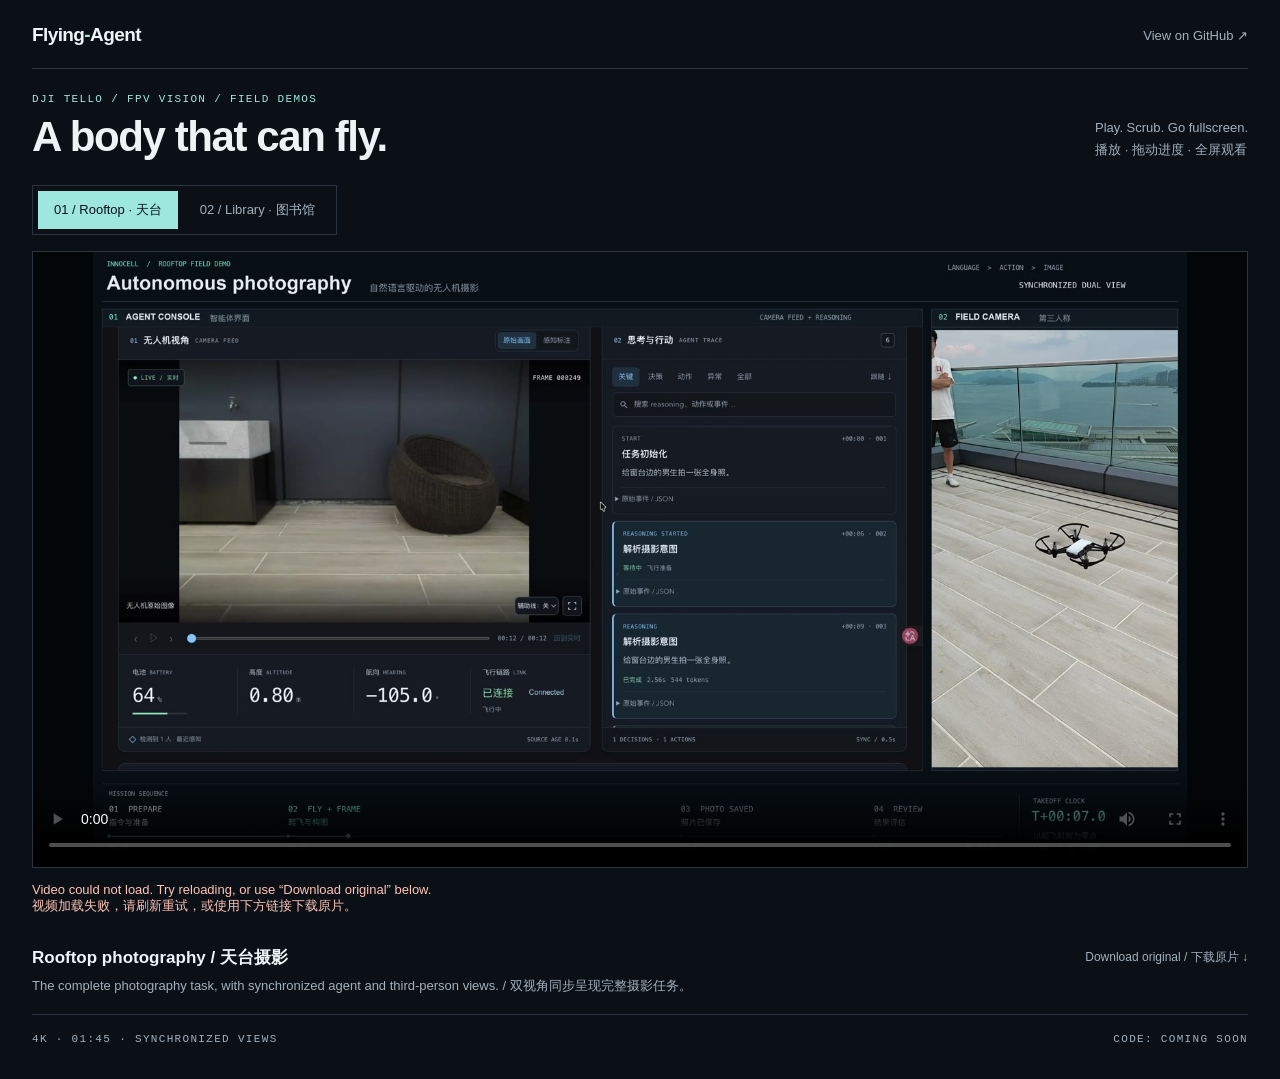
==== docs/index.html @ 4fdc2c34 "Add fullscreen demo player and replace README download links" ====
<!doctype html>
<html lang="en">
<head>
  <meta charset="utf-8">
  <meta name="viewport" content="width=device-width, initial-scale=1">
  <meta name="theme-color" content="#0b1016">
  <meta name="description" content="Watch Flying-Agent: DJI Tello photography demos, with playback controls and fullscreen viewing.">
  <title>Flying-Agent / Flight recordings</title>
  <style>
    :root { color-scheme: dark; --bg: #0b1016; --line: #293440; --text: #eef3f6; --muted: #a2b0be; --accent: #9ee7df; }
    * { box-sizing: border-box; }
    body { margin: 0; background: var(--bg); color: var(--text); font-family: "Avenir Next", "Segoe UI", "PingFang SC", sans-serif; }
    a { color: inherit; text-decoration: none; }
    a:hover { color: var(--accent); }
    button, a { -webkit-tap-highlight-color: transparent; }
    :focus-visible { outline: 2px solid var(--accent); outline-offset: 5px; }
    main { width: min(1440px, 100%); margin: auto; padding: 24px 32px 32px; }
    header { display: flex; justify-content: space-between; align-items: center; gap: 20px; padding-bottom: 22px; border-bottom: 1px solid var(--line); }
    .brand { font-weight: 700; font-size: 19px; letter-spacing: -.6px; }
    .brand span { color: var(--accent); }
    .mono { font-family: "SFMono-Regular", Consolas, monospace; font-size: 11px; letter-spacing: .12em; text-transform: uppercase; }
    .repo { font-size: 13px; color: var(--muted); }
    .intro { display: flex; align-items: end; justify-content: space-between; gap: 24px; margin: 24px 0; }
    .eyebrow { color: var(--accent); margin: 0 0 8px; }
    h1 { margin: 0; font-size: clamp(26px, 3.5vw, 42px); line-height: 1.15; letter-spacing: -1.4px; font-weight: 600; }
    .hint { color: var(--muted); font-size: 13px; line-height: 1.7; margin: 0; }
    nav { display: flex; gap: 6px; padding: 5px; width: fit-content; margin-bottom: 16px; border: 1px solid var(--line); }
    nav a { padding: 10px 16px; color: var(--muted); font-size: 13px; }
    nav a[aria-current="true"] { color: var(--bg); background: var(--accent); }
    .stage { border: 1px solid var(--line); background: #030609; }
    video { display: block; width: 100%; height: auto; max-height: min(70vh, calc(100svh - 285px)); aspect-ratio: 16 / 9; object-fit: contain; }
    video:fullscreen { max-height: none; height: 100%; }
    .caption { display: flex; align-items: start; justify-content: space-between; gap: 24px; padding: 17px 0; border-bottom: 1px solid var(--line); }
    h2 { font-size: 17px; font-weight: 600; margin: 0 0 6px; }
    .caption p { margin: 0; max-width: 760px; color: var(--muted); font-size: 13px; line-height: 1.7; }
    .download { font-size: 12px; color: var(--muted); white-space: nowrap; padding: 3px 0; }
    footer { margin-top: 18px; display: flex; justify-content: space-between; gap: 16px; color: var(--muted); }
    #playback-error { color: #ffc3b4; margin: 14px 0; font-size: 13px; }
    @media (max-width: 640px) {
      main { padding: 18px 16px 24px; }
      .intro { display: block; margin: 20px 0; }
      .hint { margin-top: 12px; }
      nav { width: 100%; }
      nav a { flex: 1; text-align: center; padding: 10px 5px; font-size: 12px; }
      video[data-demo="library"] { aspect-ratio: 9 / 16; max-height: 65vh; }
      .caption { flex-direction: column; gap: 12px; }
      footer { flex-wrap: wrap; }
    }
  </style>
</head>
<body>
  <main>
    <header>
      <a class="brand" href="https://github.com/LZR-S/Flying-Agent">Flying<span>-</span>Agent</a>
      <a class="repo" href="https://github.com/LZR-S/Flying-Agent">View on GitHub ↗</a>
    </header>
    <div class="intro">
      <div>
        <p class="eyebrow mono">DJI Tello / FPV vision / Field demos</p>
        <h1>A body that can fly.</h1>
      </div>
      <p class="hint">Play. Scrub. Go fullscreen.<br><span lang="zh-CN">播放 · 拖动进度 · 全屏观看</span></p>
    </div>
    <nav aria-label="Choose a demo / 选择演示">
      <a href="#rooftop" data-demo="rooftop" aria-current="true">01 / Rooftop · <span lang="zh-CN">天台</span></a>
      <a href="#library" data-demo="library">02 / Library · <span lang="zh-CN">图书馆</span></a>
    </nav>
    <div class="stage">
      <video id="player" controls playsinline preload="metadata" data-demo="rooftop" poster="assets/rooftop.jpg" aria-label="Rooftop photography demo / 天台摄影演示" src="https://github.com/LZR-S/Flying-Agent/releases/download/demo-v0.1/flying-agent-demo-4k.mp4">
        Your browser does not support video playback. <a href="https://github.com/LZR-S/Flying-Agent/releases/download/demo-v0.1/flying-agent-demo-4k.mp4">Download the video.</a>
      </video>
    </div>
    <p id="playback-error" role="alert" hidden>Video could not load. Try reloading, or use “Download original” below.<br><span lang="zh-CN">视频加载失败，请刷新重试，或使用下方链接下载原片。</span></p>
    <div class="caption" aria-live="polite">
      <div>
        <h2 id="clip-title">Rooftop photography / 天台摄影</h2>
        <p id="clip-description">The complete photography task, with synchronized agent and third-person views. / 双视角同步呈现完整摄影任务。</p>
      </div>
      <a id="download" class="download" href="https://github.com/LZR-S/Flying-Agent/releases/download/demo-v0.1/flying-agent-demo-4k.mp4">Download original / 下载原片 ↓</a>
    </div>
    <footer class="mono"><span id="clip-format">4K · 01:45 · Synchronized views</span><span>Code: Coming soon</span></footer>
    <noscript><p>JavaScript is needed to switch clips. <a href="https://github.com/LZR-S/Flying-Agent/releases/download/demo-v0.2/flying-agent-library-look-behind.mp4">Download the library clip.</a></p></noscript>
  </main>
  <script>
    const clips = {
      rooftop: {
        source: 'https://github.com/LZR-S/Flying-Agent/releases/download/demo-v0.1/flying-agent-demo-4k.mp4',
        title: 'Rooftop photography / 天台摄影',
        description: 'The complete photography task, with synchronized agent and third-person views. / 双视角同步呈现完整摄影任务。',
        format: '4K · 01:45 · Synchronized views'
      },
      library: {
        source: 'https://github.com/LZR-S/Flying-Agent/releases/download/demo-v0.2/flying-agent-library-look-behind.mp4',
        title: 'Look before moving / 先看再移动',
        description: 'Before moving backward into an area it has not yet seen clearly, the agent turns to check the space behind it. / 向尚未看清的后方移动前，先回头确认空间。',
        format: '1080p · 00:14 · Third-person view'
      }
    };
    const player = document.getElementById('player');
    const error = document.getElementById('playback-error');
    function selectClip() {
      const key = location.hash === '#library' ? 'library' : 'rooftop';
      const clip = clips[key];
      if (player.dataset.demo !== key) {
        player.pause();
        error.hidden = true;
        player.dataset.demo = key;
        player.poster = `assets/${key}.jpg`;
        player.src = clip.source;
        player.load();
      }
      player.setAttribute('aria-label', clip.title);
      document.title = `${clip.title} · Flying-Agent`;
      document.getElementById('clip-title').textContent = clip.title;
      document.getElementById('clip-description').textContent = clip.description;
      document.getElementById('clip-format').textContent = clip.format;
      document.getElementById('download').href = clip.source;
      document.querySelectorAll('nav a').forEach(link => {
        link.setAttribute('aria-current', String(link.dataset.demo === key));
      });
    }
    player.addEventListener('error', () => { error.hidden = false; });
    window.addEventListener('hashchange', selectClip);
    selectClip();
  </script>
</body>
</html>
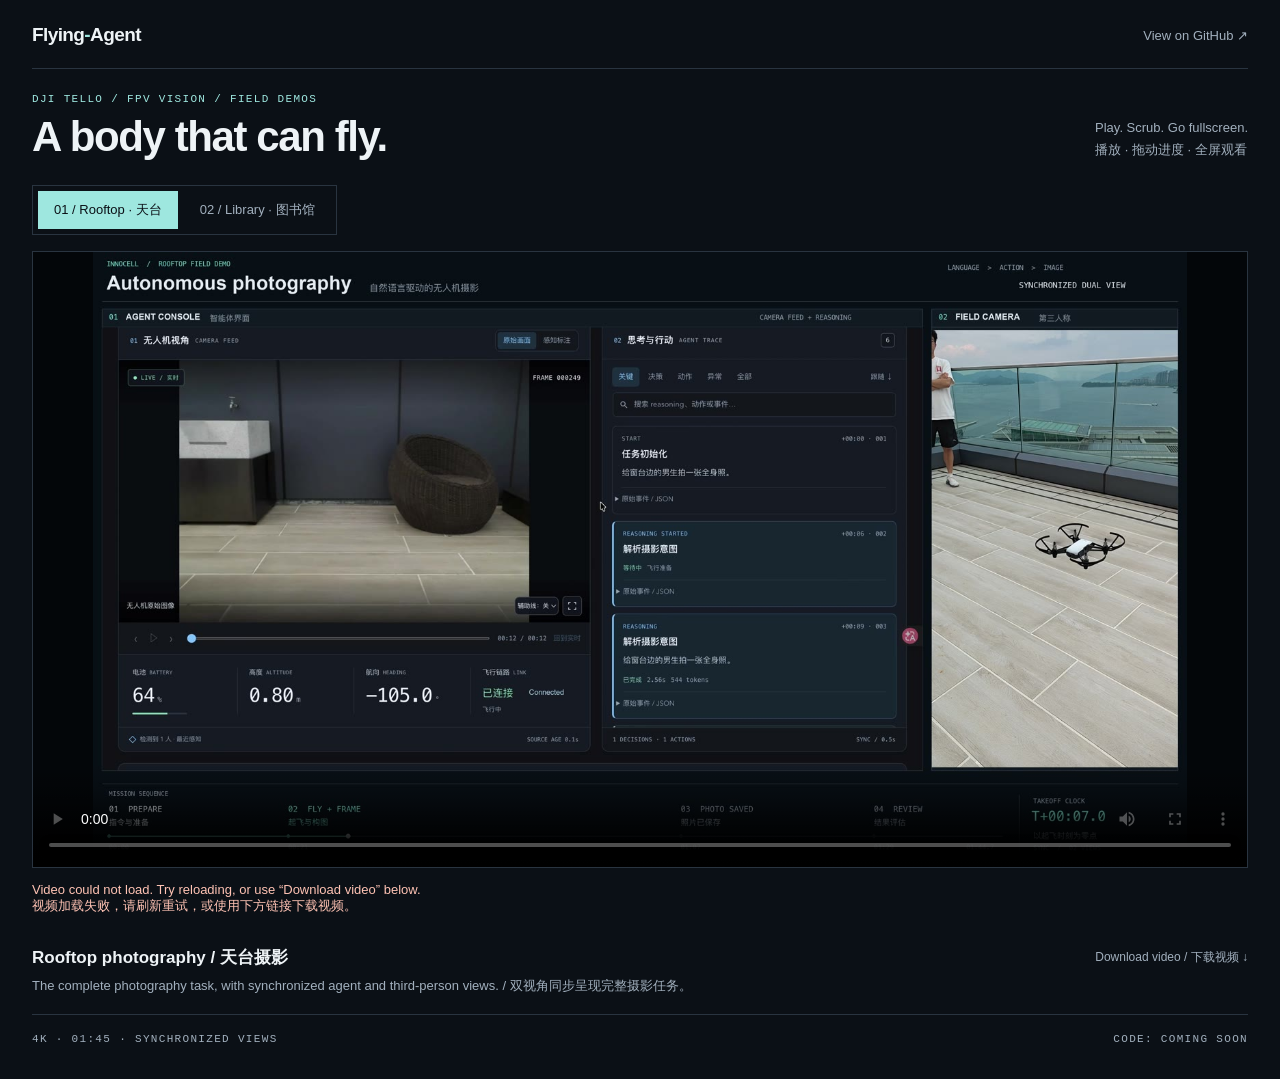
==== commit 93592d0f: "Publish minimal electronic soundtrack editions of both demos" ====
--- a/docs/index.html
+++ b/docs/index.html
@@ -66,31 +66,31 @@
       <a href="#library" data-demo="library">02 / Library · <span lang="zh-CN">图书馆</span></a>
     </nav>
     <div class="stage">
-      <video id="player" controls playsinline preload="metadata" data-demo="rooftop" poster="assets/rooftop.jpg" aria-label="Rooftop photography demo / 天台摄影演示" src="https://github.com/LZR-S/Flying-Agent/releases/download/demo-v0.1/flying-agent-demo-4k.mp4">
-        Your browser does not support video playback. <a href="https://github.com/LZR-S/Flying-Agent/releases/download/demo-v0.1/flying-agent-demo-4k.mp4">Download the video.</a>
+      <video id="player" controls playsinline preload="metadata" data-demo="rooftop" poster="assets/rooftop.jpg" aria-label="Rooftop photography demo / 天台摄影演示" src="https://github.com/LZR-S/Flying-Agent/releases/download/demo-v0.3/flying-agent-rooftop-minimal-electronic-4k.mp4">
+        Your browser does not support video playback. <a href="https://github.com/LZR-S/Flying-Agent/releases/download/demo-v0.3/flying-agent-rooftop-minimal-electronic-4k.mp4">Download the video.</a>
       </video>
     </div>
-    <p id="playback-error" role="alert" hidden>Video could not load. Try reloading, or use “Download original” below.<br><span lang="zh-CN">视频加载失败，请刷新重试，或使用下方链接下载原片。</span></p>
+    <p id="playback-error" role="alert" hidden>Video could not load. Try reloading, or use “Download video” below.<br><span lang="zh-CN">视频加载失败，请刷新重试，或使用下方链接下载视频。</span></p>
     <div class="caption" aria-live="polite">
       <div>
         <h2 id="clip-title">Rooftop photography / 天台摄影</h2>
         <p id="clip-description">The complete photography task, with synchronized agent and third-person views. / 双视角同步呈现完整摄影任务。</p>
       </div>
-      <a id="download" class="download" href="https://github.com/LZR-S/Flying-Agent/releases/download/demo-v0.1/flying-agent-demo-4k.mp4">Download original / 下载原片 ↓</a>
+      <a id="download" class="download" href="https://github.com/LZR-S/Flying-Agent/releases/download/demo-v0.3/flying-agent-rooftop-minimal-electronic-4k.mp4">Download video / 下载视频 ↓</a>
     </div>
     <footer class="mono"><span id="clip-format">4K · 01:45 · Synchronized views</span><span>Code: Coming soon</span></footer>
-    <noscript><p>JavaScript is needed to switch clips. <a href="https://github.com/LZR-S/Flying-Agent/releases/download/demo-v0.2/flying-agent-library-look-behind.mp4">Download the library clip.</a></p></noscript>
+    <noscript><p>JavaScript is needed to switch clips. <a href="https://github.com/LZR-S/Flying-Agent/releases/download/demo-v0.3/flying-agent-library-minimal-electronic.mp4">Download the library clip.</a></p></noscript>
   </main>
   <script>
     const clips = {
       rooftop: {
-        source: 'https://github.com/LZR-S/Flying-Agent/releases/download/demo-v0.1/flying-agent-demo-4k.mp4',
+        source: 'https://github.com/LZR-S/Flying-Agent/releases/download/demo-v0.3/flying-agent-rooftop-minimal-electronic-4k.mp4',
         title: 'Rooftop photography / 天台摄影',
         description: 'The complete photography task, with synchronized agent and third-person views. / 双视角同步呈现完整摄影任务。',
         format: '4K · 01:45 · Synchronized views'
       },
       library: {
-        source: 'https://github.com/LZR-S/Flying-Agent/releases/download/demo-v0.2/flying-agent-library-look-behind.mp4',
+        source: 'https://github.com/LZR-S/Flying-Agent/releases/download/demo-v0.3/flying-agent-library-minimal-electronic.mp4',
         title: 'Look before moving / 先看再移动',
         description: 'Before moving backward into an area it has not yet seen clearly, the agent turns to check the space behind it. / 向尚未看清的后方移动前，先回头确认空间。',
         format: '1080p · 00:14 · Third-person view'
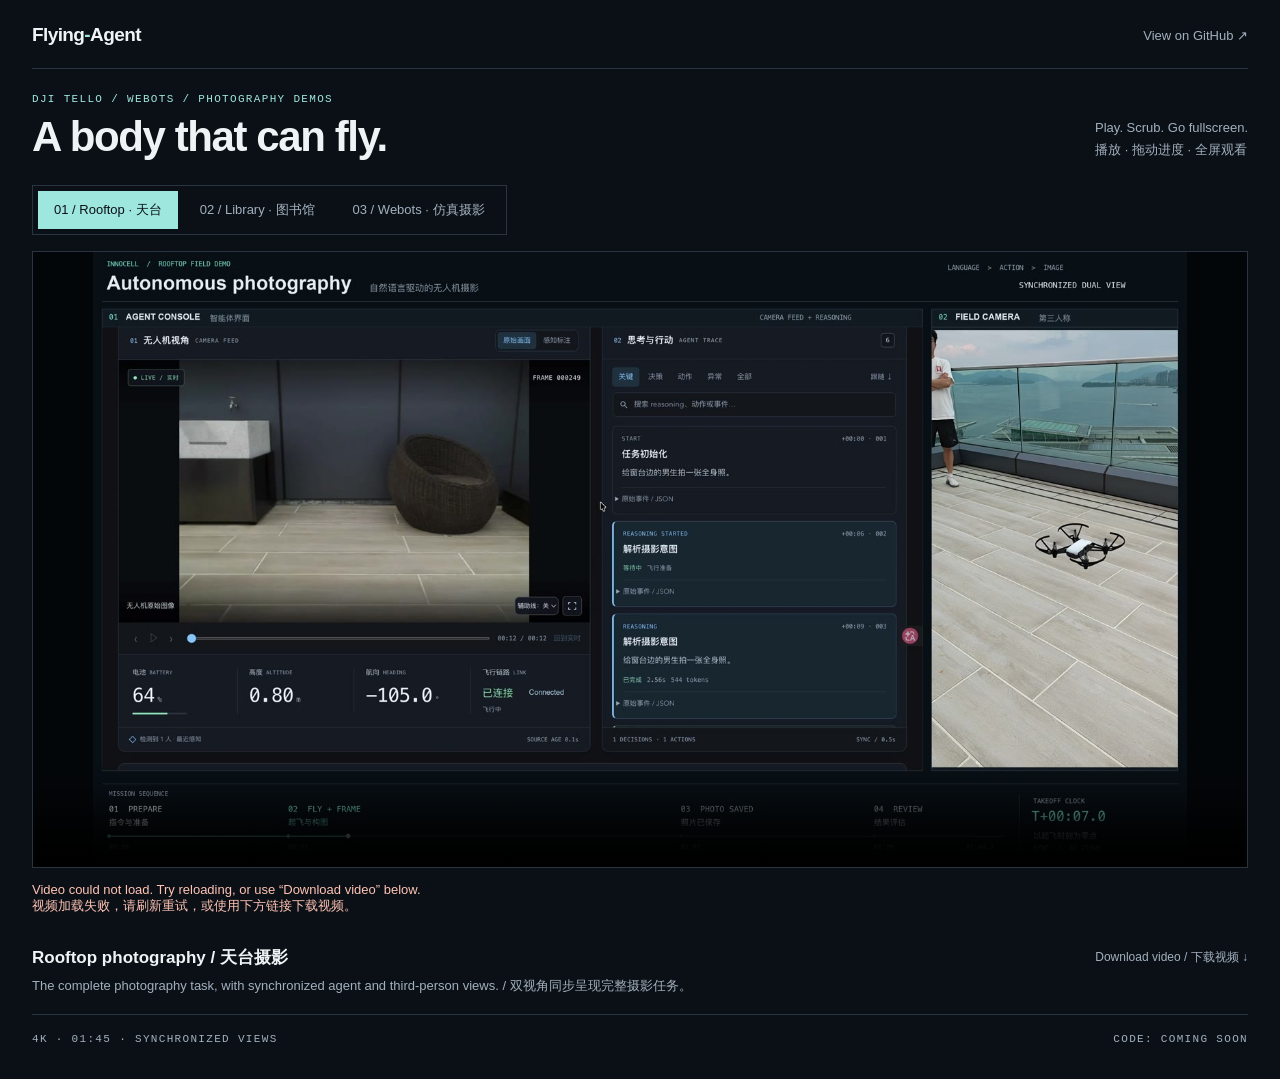
==== commit e98a3001: "feat: play Webots demo alongside Tello recordings" ====
--- a/docs/index.html
+++ b/docs/index.html
@@ -4,7 +4,7 @@
   <meta charset="utf-8">
   <meta name="viewport" content="width=device-width, initial-scale=1">
   <meta name="theme-color" content="#0b1016">
-  <meta name="description" content="Watch Flying-Agent: DJI Tello photography demos, with playback controls and fullscreen viewing.">
+  <meta name="description" content="Watch Flying-Agent photography demos: DJI Tello real flights and Webots simulation, with playback controls and fullscreen viewing.">
   <title>Flying-Agent / Flight recordings</title>
   <style>
     :root { color-scheme: dark; --bg: #0b1016; --line: #293440; --text: #eef3f6; --muted: #a2b0be; --accent: #9ee7df; }
@@ -56,7 +56,7 @@
     </header>
     <div class="intro">
       <div>
-        <p class="eyebrow mono">DJI Tello / FPV vision / Field demos</p>
+        <p class="eyebrow mono">DJI Tello / Webots / Photography demos</p>
         <h1>A body that can fly.</h1>
       </div>
       <p class="hint">Play. Scrub. Go fullscreen.<br><span lang="zh-CN">播放 · 拖动进度 · 全屏观看</span></p>
@@ -64,6 +64,7 @@
     <nav aria-label="Choose a demo / 选择演示">
       <a href="#rooftop" data-demo="rooftop" aria-current="true">01 / Rooftop · <span lang="zh-CN">天台</span></a>
       <a href="#library" data-demo="library">02 / Library · <span lang="zh-CN">图书馆</span></a>
+      <a href="#webots" data-demo="webots">03 / Webots · <span lang="zh-CN">仿真摄影</span></a>
     </nav>
     <div class="stage">
       <video id="player" controls playsinline preload="metadata" data-demo="rooftop" poster="assets/rooftop.jpg" aria-label="Rooftop photography demo / 天台摄影演示" src="https://github.com/LZR-S/Flying-Agent/releases/download/demo-v0.3/flying-agent-rooftop-minimal-electronic-4k.mp4">
@@ -94,12 +95,19 @@
         title: 'Look before moving / 先看再移动',
         description: 'Before moving backward into an area it has not yet seen clearly, the agent turns to check the space behind it. / 向尚未看清的后方移动前，先回头确认空间。',
         format: '1080p · 00:14 · Third-person view'
+      },
+      webots: {
+        source: 'https://github.com/LZR-S/Flying-Agent/releases/download/demo-webots-v0.1/webots-photography-cinematic.mp4',
+        title: 'Autonomous portrait photography / 自主构图摄影',
+        description: 'A condensed Webots portrait task: the agent compares a composition reference with camera images, adjusts its viewpoint, and captures the final portrait. / Webots 人像摄影剪辑：Agent 对照构图参考与相机画面、调整机位并拍摄最终照片。',
+        format: '1080p · 00:34 · Webots simulation'
       }
     };
     const player = document.getElementById('player');
     const error = document.getElementById('playback-error');
     function selectClip() {
-      const key = location.hash === '#library' ? 'library' : 'rooftop';
+      const requested = location.hash.slice(1);
+      const key = Object.hasOwn(clips, requested) ? requested : 'rooftop';
       const clip = clips[key];
       if (player.dataset.demo !== key) {
         player.pause();
